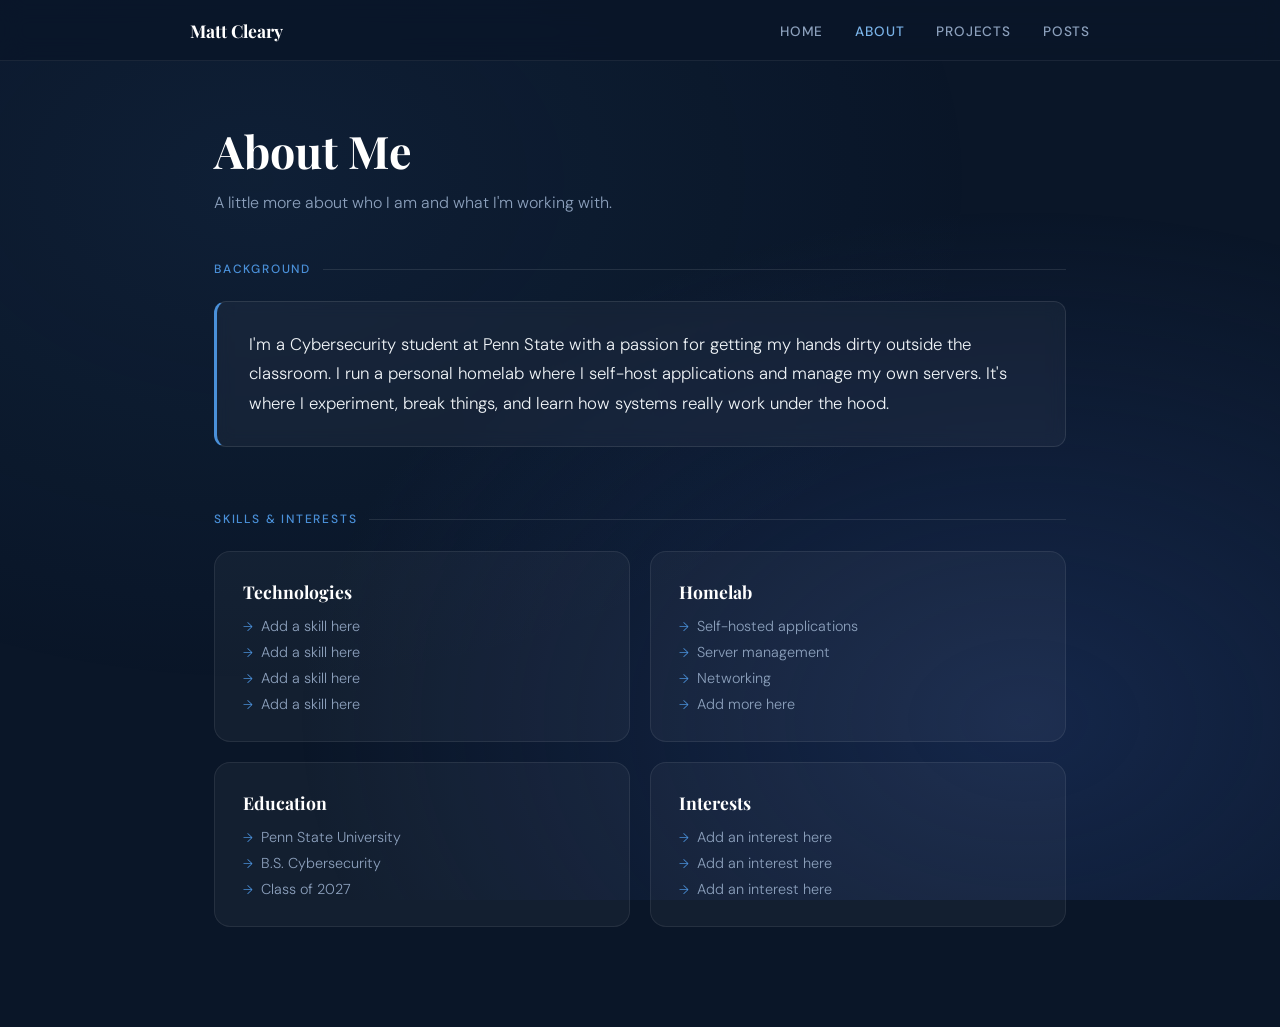
==== about.html @ 9e2f9ef5 "Add files via upload" ====
<!DOCTYPE html>
<html lang="en">
<head>
  <meta charset="UTF-8" />
  <meta name="viewport" content="width=device-width, initial-scale=1.0"/>
  <title>About — Matt Cleary</title>
  <link href="https://fonts.googleapis.com/css2?family=Playfair+Display:wght@400;700&family=DM+Sans:wght@300;400;500&display=swap" rel="stylesheet"/>
  <link rel="stylesheet" href="style.css"/>
</head>
<body>

  <nav>
    <div class="nav-inner">
      <a href="index.html" class="nav-logo">Matt Cleary</a>
      <ul class="nav-links">
        <li><a href="index.html">Home</a></li>
        <li><a href="about.html" class="active">About</a></li>
        <li><a href="projects.html">Projects</a></li>
        <li><a href="posts.html">Posts</a></li>
      </ul>
    </div>
  </nav>

  <div class="container">

    <div class="page-header">
      <h1>About Me</h1>
      <p>A little more about who I am and what I'm working with.</p>
    </div>

    <section>
      <div class="section-label">Background</div>
      <div class="summary-box">
        <p>
          I'm a Cybersecurity student at Penn State with a passion for getting my hands dirty
          outside the classroom. I run a personal homelab where I self-host applications and manage
          my own servers. It's where I experiment, break things, and learn how systems really work
          under the hood.
        </p>
      </div>
    </section>

    <section>
      <div class="section-label">Skills & Interests</div>
      <div class="about-grid">

        <div class="about-card">
          <h3>Technologies</h3>
          <ul>
            <li>Add a skill here</li>
            <li>Add a skill here</li>
            <li>Add a skill here</li>
            <li>Add a skill here</li>
          </ul>
        </div>

        <div class="about-card">
          <h3>Homelab</h3>
          <ul>
            <li>Self-hosted applications</li>
            <li>Server management</li>
            <li>Networking</li>
            <li>Add more here</li>
          </ul>
        </div>

        <div class="about-card">
          <h3>Education</h3>
          <ul>
            <li>Penn State University</li>
            <li>B.S. Cybersecurity</li>
            <li>Class of 2027</li>
          </ul>
        </div>

        <div class="about-card">
          <h3>Interests</h3>
          <ul>
            <li>Add an interest here</li>
            <li>Add an interest here</li>
            <li>Add an interest here</li>
          </ul>
        </div>

      </div>
    </section>

  </div>
</body>
</html>
---- style.css ----
:root {
  --navy: #0a1628;
  --navy-mid: #122040;
  --navy-light: #1c3260;
  --white: #ffffff;
  --off-white: #f0f4f8;
  --accent: #4a90d9;
  --accent-light: #7ab3e8;
  --text-muted: #8ca0bc;
}

* {
  margin: 0;
  padding: 0;
  box-sizing: border-box;
}

body {
  background-color: var(--navy);
  color: var(--white);
  font-family: 'DM Sans', sans-serif;
  min-height: 100vh;
  overflow-x: hidden;
}

body::before {
  content: '';
  position: fixed;
  inset: 0;
  background:
    radial-gradient(ellipse at 20% 20%, rgba(74, 144, 217, 0.08) 0%, transparent 50%),
    radial-gradient(ellipse at 80% 80%, rgba(28, 50, 96, 0.6) 0%, transparent 50%);
  pointer-events: none;
  z-index: 0;
}

/* ── NAV ── */
nav {
  position: sticky;
  top: 0;
  z-index: 100;
  background: rgba(10, 22, 40, 0.85);
  backdrop-filter: blur(12px);
  border-bottom: 1px solid rgba(255,255,255,0.07);
  padding: 0 24px;
}

.nav-inner {
  max-width: 900px;
  margin: 0 auto;
  display: flex;
  align-items: center;
  justify-content: space-between;
  height: 60px;
}

.nav-logo {
  font-family: 'Playfair Display', serif;
  font-size: 1.1rem;
  color: var(--white);
  text-decoration: none;
  font-weight: 700;
}

.nav-links {
  display: flex;
  gap: 32px;
  list-style: none;
}

.nav-links a {
  font-size: 0.85rem;
  font-weight: 500;
  letter-spacing: 0.06em;
  text-transform: uppercase;
  color: var(--text-muted);
  text-decoration: none;
  transition: color 0.2s;
}

.nav-links a:hover,
.nav-links a.active {
  color: var(--white);
}

.nav-links a.active {
  color: var(--accent-light);
}

/* ── LAYOUT ── */
.container {
  max-width: 900px;
  margin: 0 auto;
  padding: 60px 24px;
  position: relative;
  z-index: 1;
}

/* ── SECTION LABEL ── */
.section-label {
  font-size: 0.75rem;
  font-weight: 500;
  letter-spacing: 0.15em;
  text-transform: uppercase;
  color: var(--accent);
  margin-bottom: 24px;
  display: flex;
  align-items: center;
  gap: 12px;
}

.section-label::after {
  content: '';
  flex: 1;
  height: 1px;
  background: rgba(255,255,255,0.1);
}

/* ── HERO ── */
.hero {
  display: grid;
  grid-template-columns: 180px 1fr;
  gap: 48px;
  align-items: center;
  margin-bottom: 64px;
  animation: fadeUp 0.8s ease both;
}

.photo-wrap {
  position: relative;
}

.photo-wrap::before {
  content: '';
  position: absolute;
  inset: -6px;
  border: 2px solid var(--accent);
  border-radius: 50%;
  opacity: 0.5;
  animation: spin 12s linear infinite;
}

@keyframes spin {
  to { transform: rotate(360deg); }
}

.photo {
  width: 180px;
  height: 180px;
  border-radius: 50%;
  object-fit: cover;
  border: 4px solid var(--navy-light);
  display: block;
  background: var(--navy-light);
}

.hero-text h1 {
  font-family: 'Playfair Display', serif;
  font-size: clamp(2rem, 5vw, 3rem);
  font-weight: 700;
  line-height: 1.1;
  margin-bottom: 8px;
  color: var(--white);
}

.hero-text .role {
  font-size: 1rem;
  color: var(--accent-light);
  font-weight: 500;
  letter-spacing: 0.08em;
  text-transform: uppercase;
  margin-bottom: 20px;
}

/* ── SUMMARY BOX ── */
.summary-box {
  background: rgba(255,255,255,0.04);
  border: 1px solid rgba(255,255,255,0.1);
  border-left: 3px solid var(--accent);
  border-radius: 12px;
  padding: 28px 32px;
  margin-bottom: 64px;
  font-size: 1.05rem;
  line-height: 1.75;
  color: var(--off-white);
  animation: fadeUp 0.8s 0.2s ease both;
  backdrop-filter: blur(8px);
}

.summary-box p {
  font-weight: 300;
}

/* ── PROJECT CARDS ── */
.projects {
  animation: fadeUp 0.8s 0.4s ease both;
}

.projects-grid {
  display: grid;
  grid-template-columns: repeat(auto-fill, minmax(260px, 1fr));
  gap: 20px;
}

.project-card {
  background: rgba(255,255,255,0.04);
  border: 1px solid rgba(255,255,255,0.08);
  border-radius: 16px;
  padding: 28px;
  transition: transform 0.25s ease, border-color 0.25s ease, background 0.25s ease;
  cursor: default;
}

.project-card:hover {
  transform: translateY(-4px);
  border-color: rgba(74, 144, 217, 0.4);
  background: rgba(74, 144, 217, 0.06);
}

.project-card .tag {
  display: inline-block;
  font-size: 0.7rem;
  font-weight: 500;
  letter-spacing: 0.1em;
  text-transform: uppercase;
  color: var(--accent);
  background: rgba(74, 144, 217, 0.12);
  border-radius: 4px;
  padding: 3px 8px;
  margin-bottom: 14px;
}

.project-card h3 {
  font-family: 'Playfair Display', serif;
  font-size: 1.2rem;
  margin-bottom: 10px;
  color: var(--white);
}

.project-card p {
  font-size: 0.9rem;
  color: var(--text-muted);
  line-height: 1.6;
  font-weight: 300;
}

.project-card .card-footer {
  margin-top: 20px;
  padding-top: 16px;
  border-top: 1px solid rgba(255,255,255,0.06);
  display: flex;
  gap: 12px;
}

.card-link {
  font-size: 0.8rem;
  color: var(--accent-light);
  text-decoration: none;
  font-weight: 500;
  letter-spacing: 0.04em;
  transition: color 0.2s;
}

.card-link:hover {
  color: var(--white);
}

/* ── POST CARDS ── */
.posts-list {
  display: flex;
  flex-direction: column;
  gap: 16px;
  animation: fadeUp 0.8s 0.2s ease both;
}

.post-card {
  background: rgba(255,255,255,0.04);
  border: 1px solid rgba(255,255,255,0.08);
  border-radius: 16px;
  padding: 28px 32px;
  transition: transform 0.25s ease, border-color 0.25s ease, background 0.25s ease;
  text-decoration: none;
  color: inherit;
  display: block;
}

.post-card:hover {
  transform: translateY(-3px);
  border-color: rgba(74, 144, 217, 0.4);
  background: rgba(74, 144, 217, 0.06);
}

.post-card .post-date {
  font-size: 0.75rem;
  color: var(--text-muted);
  letter-spacing: 0.08em;
  text-transform: uppercase;
  margin-bottom: 8px;
}

.post-card h3 {
  font-family: 'Playfair Display', serif;
  font-size: 1.2rem;
  color: var(--white);
  margin-bottom: 8px;
}

.post-card p {
  font-size: 0.9rem;
  color: var(--text-muted);
  line-height: 1.6;
  font-weight: 300;
}

/* ── ABOUT PAGE ── */
.about-grid {
  display: grid;
  grid-template-columns: 1fr 1fr;
  gap: 20px;
  margin-bottom: 40px;
  animation: fadeUp 0.8s 0.2s ease both;
}

.about-card {
  background: rgba(255,255,255,0.04);
  border: 1px solid rgba(255,255,255,0.08);
  border-radius: 16px;
  padding: 28px;
}

.about-card h3 {
  font-family: 'Playfair Display', serif;
  font-size: 1.1rem;
  margin-bottom: 14px;
  color: var(--white);
}

.about-card ul {
  list-style: none;
  display: flex;
  flex-direction: column;
  gap: 8px;
}

.about-card ul li {
  font-size: 0.9rem;
  color: var(--text-muted);
  font-weight: 300;
  display: flex;
  align-items: center;
  gap: 8px;
}

.about-card ul li::before {
  content: '→';
  color: var(--accent);
  font-size: 0.8rem;
}

/* ── PAGE HEADER ── */
.page-header {
  margin-bottom: 48px;
  animation: fadeUp 0.8s ease both;
}

.page-header h1 {
  font-family: 'Playfair Display', serif;
  font-size: clamp(2rem, 5vw, 2.8rem);
  font-weight: 700;
  margin-bottom: 12px;
}

.page-header p {
  color: var(--text-muted);
  font-size: 1rem;
  font-weight: 300;
}

/* ── ANIMATIONS ── */
@keyframes fadeUp {
  from { opacity: 0; transform: translateY(24px); }
  to   { opacity: 1; transform: translateY(0); }
}

/* ── RESPONSIVE ── */
@media (max-width: 600px) {
  .hero {
    grid-template-columns: 1fr;
    text-align: center;
    gap: 24px;
  }
  .photo-wrap {
    margin: 0 auto;
  }
  .about-grid {
    grid-template-columns: 1fr;
  }
  .nav-links {
    gap: 18px;
  }
}
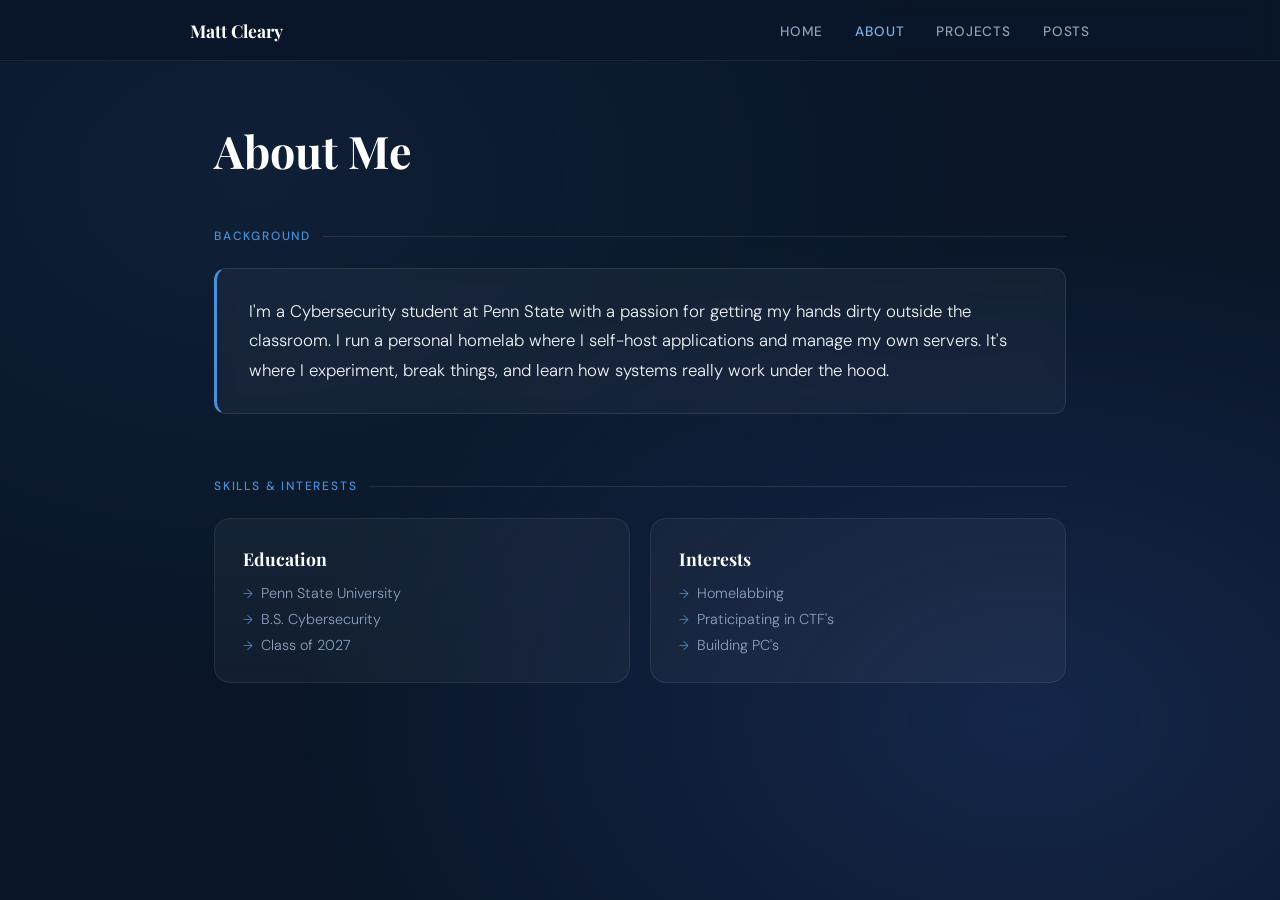
==== commit dd384370: "4.6" ====
--- a/about.html
+++ b/about.html
@@ -25,7 +25,6 @@
 
     <div class="page-header">
       <h1>About Me</h1>
-      <p>A little more about who I am and what I'm working with.</p>
     </div>
 
     <section>
@@ -45,26 +44,6 @@
       <div class="about-grid">
 
         <div class="about-card">
-          <h3>Technologies</h3>
-          <ul>
-            <li>Add a skill here</li>
-            <li>Add a skill here</li>
-            <li>Add a skill here</li>
-            <li>Add a skill here</li>
-          </ul>
-        </div>
-
-        <div class="about-card">
-          <h3>Homelab</h3>
-          <ul>
-            <li>Self-hosted applications</li>
-            <li>Server management</li>
-            <li>Networking</li>
-            <li>Add more here</li>
-          </ul>
-        </div>
-
-        <div class="about-card">
           <h3>Education</h3>
           <ul>
             <li>Penn State University</li>
@@ -76,11 +55,12 @@
         <div class="about-card">
           <h3>Interests</h3>
           <ul>
-            <li>Add an interest here</li>
-            <li>Add an interest here</li>
-            <li>Add an interest here</li>
+            <li>Homelabbing</li>
+            <li>Praticipating in CTF's</li>
+            <li>Building PC's</li>
           </ul>
         </div>
+
 
       </div>
     </section>
--- a/style.css
+++ b/style.css
@@ -21,6 +21,8 @@
   font-family: 'DM Sans', sans-serif;
   min-height: 100vh;
   overflow-x: hidden;
+  display: flex;
+  flex-direction: column;
 }
 
 body::before {
@@ -118,10 +120,11 @@
 
 /* ── HERO ── */
 .hero {
-  display: grid;
-  grid-template-columns: 180px 1fr;
-  gap: 48px;
+  display: flex;
+  flex-direction: column;
+  justify-content: center;
   align-items: center;
+  text-align: center;
   margin-bottom: 64px;
   animation: fadeUp 0.8s ease both;
 }
@@ -170,6 +173,33 @@
   letter-spacing: 0.08em;
   text-transform: uppercase;
   margin-bottom: 20px;
+}
+
+.social-links {
+  display: flex;
+  gap: 12px;
+  justify-content: center;
+  margin-top: 24px;
+}
+
+.social-btn {
+  display: inline-block;
+  padding: 10px 20px;
+  background-color: var(--accent);
+  color: var(--white);
+  text-decoration: none;
+  border-radius: 6px;
+  font-size: 0.9rem;
+  font-weight: 500;
+  letter-spacing: 0.05em;
+  transition: background-color 0.3s, transform 0.2s;
+  border: none;
+  cursor: pointer;
+}
+
+.social-btn:hover {
+  background-color: var(--accent-light);
+  transform: translateY(-2px);
 }
 
 /* ── SUMMARY BOX ── */
@@ -380,6 +410,16 @@
 @keyframes fadeUp {
   from { opacity: 0; transform: translateY(24px); }
   to   { opacity: 1; transform: translateY(0); }
+}
+
+/* ── FOOTER ── */
+.footer {
+  text-align: center;
+  padding: 32px 24px;
+  border-top: 1px solid rgba(255,255,255,0.1);
+  margin-top: auto;
+  color: var(--text-muted);
+  font-size: 0.9rem;
 }
 
 /* ── RESPONSIVE ── */
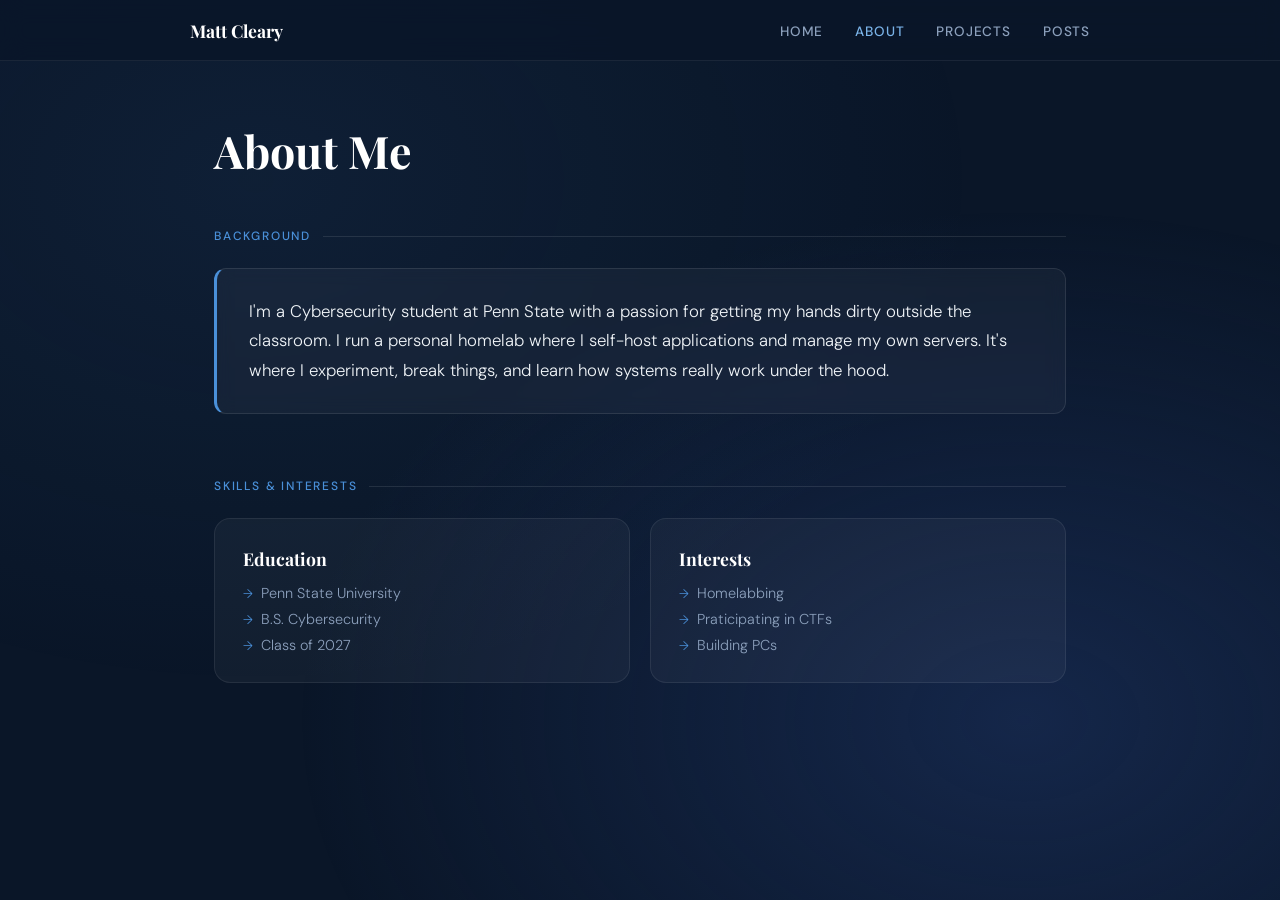
==== commit 53be4a8d: "Update about.html" ====
--- a/about.html
+++ b/about.html
@@ -56,8 +56,8 @@
           <h3>Interests</h3>
           <ul>
             <li>Homelabbing</li>
-            <li>Praticipating in CTF's</li>
-            <li>Building PC's</li>
+            <li>Praticipating in CTFs</li>
+            <li>Building PCs</li>
           </ul>
         </div>
 
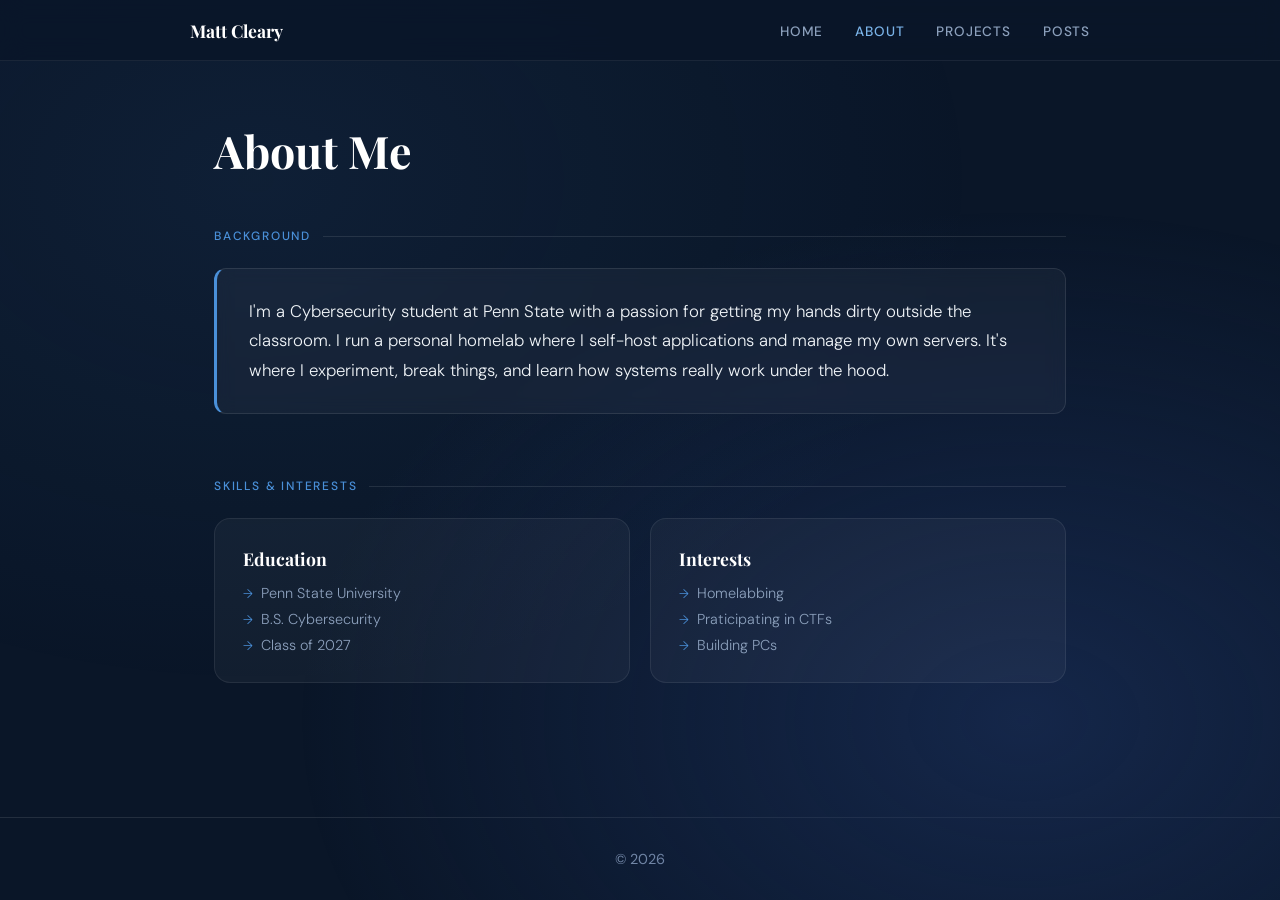
==== commit b86d999e: "Update about.html" ====
--- a/about.html
+++ b/about.html
@@ -66,5 +66,13 @@
     </section>
 
   </div>
+
+
+
+<footer class="footer">
+    <p>&copy; 2026</p>
+  </footer>
+
+
 </body>
 </html>
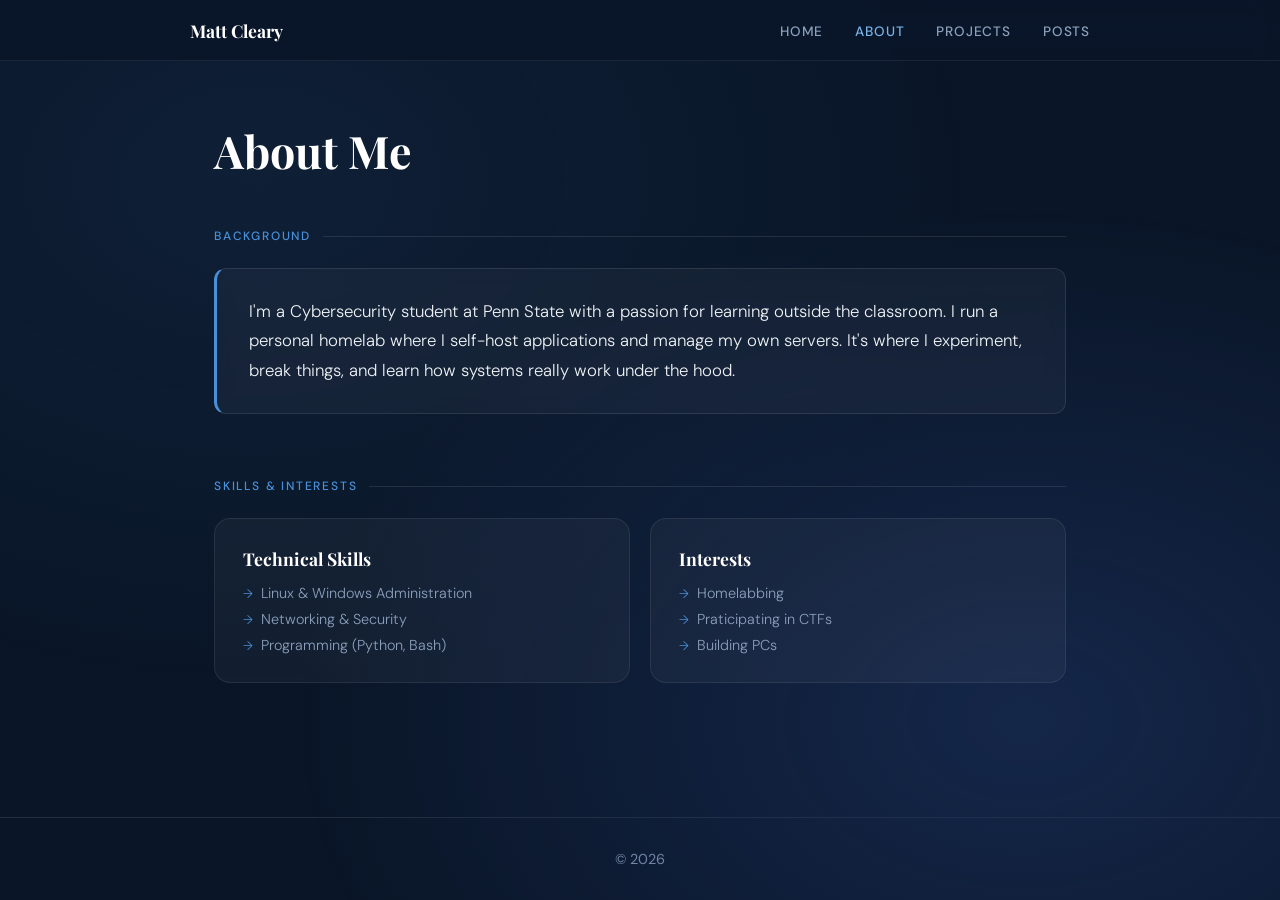
==== commit 7fad7e17: "Update about.html" ====
--- a/about.html
+++ b/about.html
@@ -31,10 +31,9 @@
       <div class="section-label">Background</div>
       <div class="summary-box">
         <p>
-          I'm a Cybersecurity student at Penn State with a passion for getting my hands dirty
-          outside the classroom. I run a personal homelab where I self-host applications and manage
-          my own servers. It's where I experiment, break things, and learn how systems really work
-          under the hood.
+          I'm a Cybersecurity student at Penn State with a passion for learning outside the classroom.
+          I run a personal homelab where I self-host applications and manage my own servers. It's where 
+          I experiment, break things, and learn how systems really work under the hood.
         </p>
       </div>
     </section>
@@ -44,11 +43,11 @@
       <div class="about-grid">
 
         <div class="about-card">
-          <h3>Education</h3>
+          <h3>Technical Skills</h3>
           <ul>
-            <li>Penn State University</li>
-            <li>B.S. Cybersecurity</li>
-            <li>Class of 2027</li>
+            <li>Linux & Windows Administration</li>
+            <li>Networking & Security</li>
+            <li>Programming (Python, Bash)</li>
           </ul>
         </div>
 
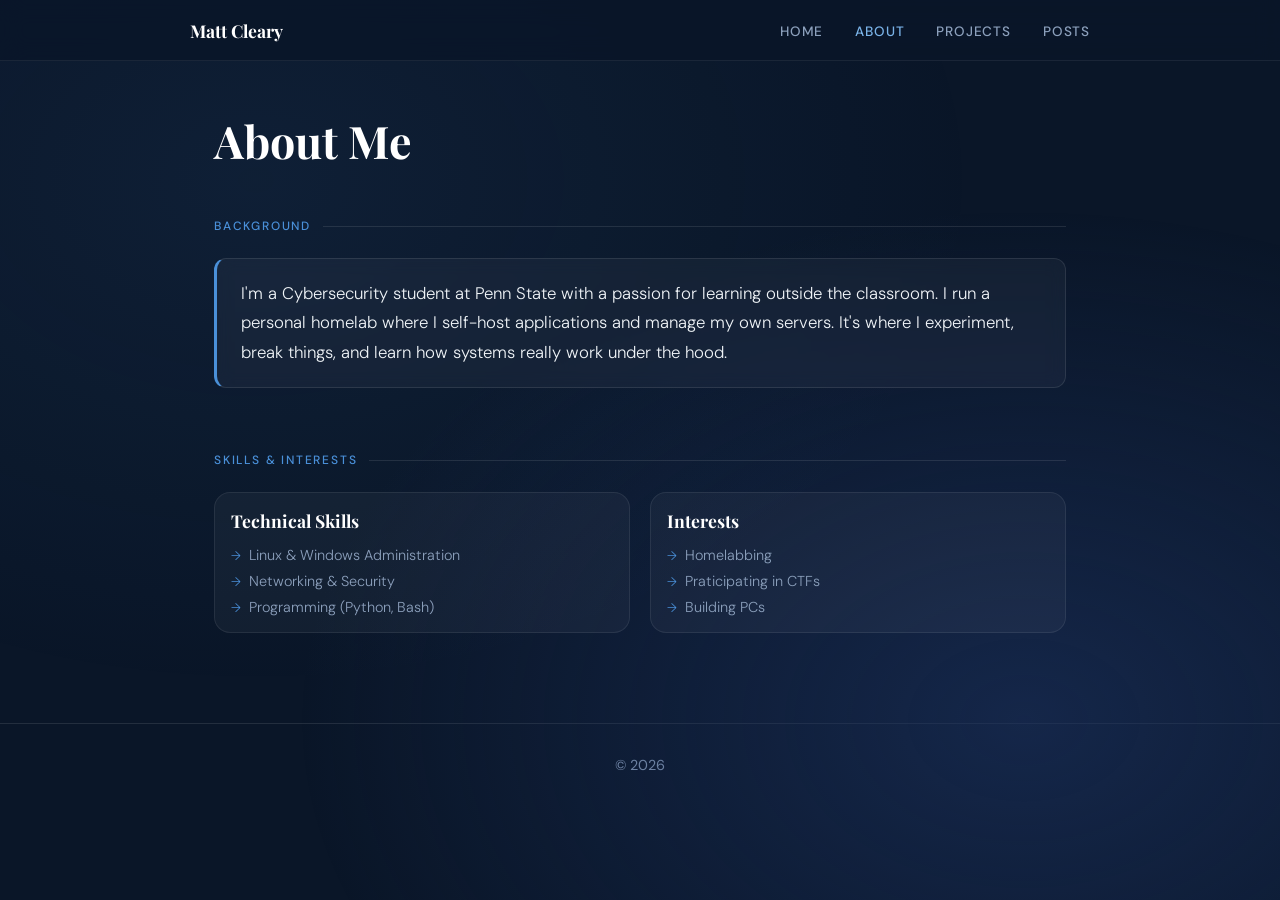
==== commit 8de7a262: "4.7.26" ====
--- a/about.html
+++ b/about.html
@@ -9,8 +9,9 @@
 </head>
 <body>
 
-  <nav>
-    <div class="nav-inner">
+  <main class="page-content">
+    <nav>
+      <div class="nav-inner">
       <a href="index.html" class="nav-logo">Matt Cleary</a>
       <ul class="nav-links">
         <li><a href="index.html">Home</a></li>
--- a/style.css
+++ b/style.css
@@ -25,6 +25,10 @@
   flex-direction: column;
 }
 
+main.page-content {
+  flex: 1;
+}
+
 body::before {
   content: '';
   position: fixed;
@@ -93,7 +97,7 @@
 .container {
   max-width: 900px;
   margin: 0 auto;
-  padding: 60px 24px;
+  padding: 50px 24px;
   position: relative;
   z-index: 1;
 }
@@ -208,7 +212,7 @@
   border: 1px solid rgba(255,255,255,0.1);
   border-left: 3px solid var(--accent);
   border-radius: 12px;
-  padding: 28px 32px;
+  padding: 20px 24px;
   margin-bottom: 64px;
   font-size: 1.05rem;
   line-height: 1.75;
@@ -355,7 +359,7 @@
   background: rgba(255,255,255,0.04);
   border: 1px solid rgba(255,255,255,0.08);
   border-radius: 16px;
-  padding: 28px;
+  padding: 16px;
 }
 
 .about-card h3 {
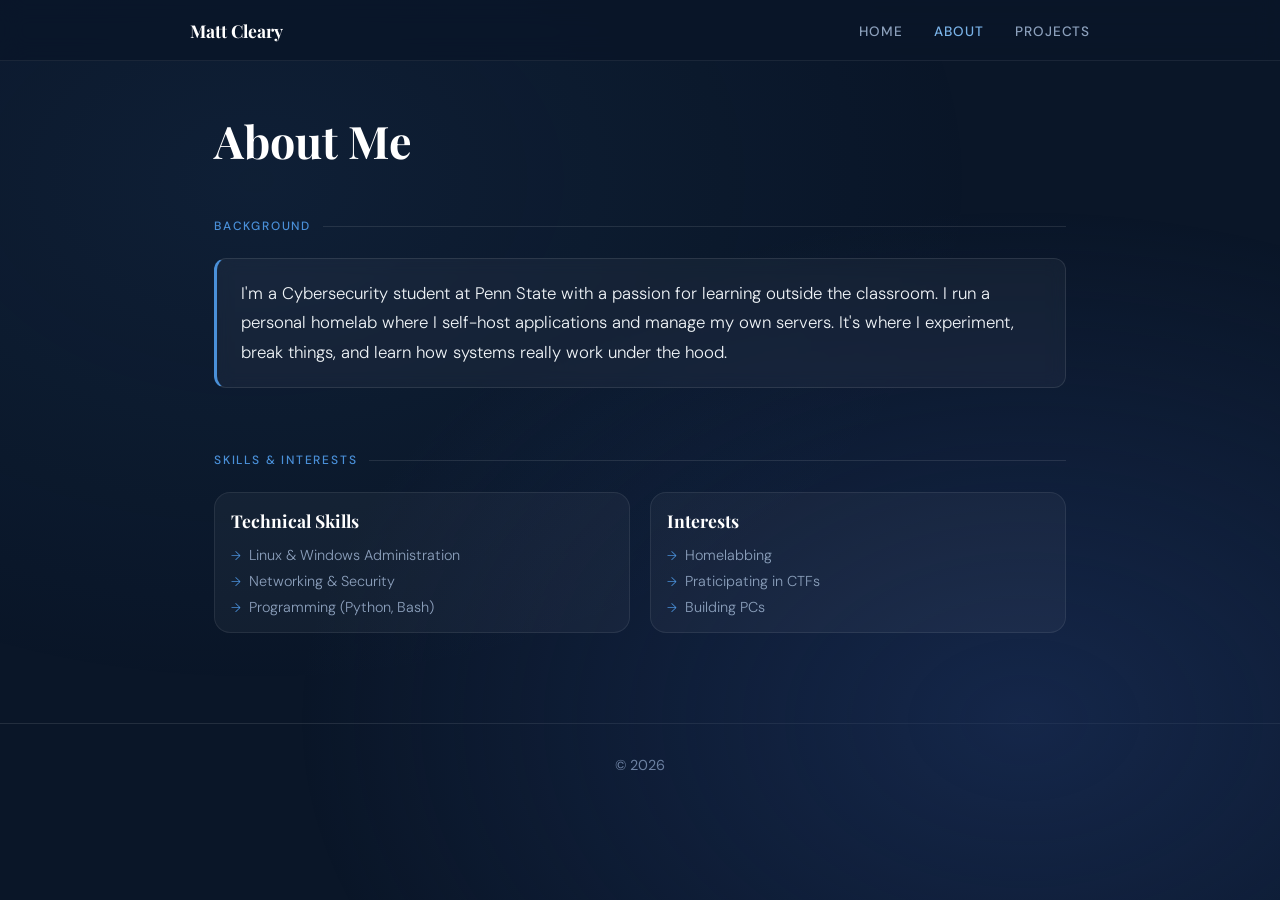
==== commit 6404b306: "4.7.26" ====
--- a/about.html
+++ b/about.html
@@ -17,7 +17,7 @@
         <li><a href="index.html">Home</a></li>
         <li><a href="about.html" class="active">About</a></li>
         <li><a href="projects.html">Projects</a></li>
-        <li><a href="posts.html">Posts</a></li>
+        <!-- <li><a href="posts.html">Posts</a></li> -->
       </ul>
     </div>
   </nav>
